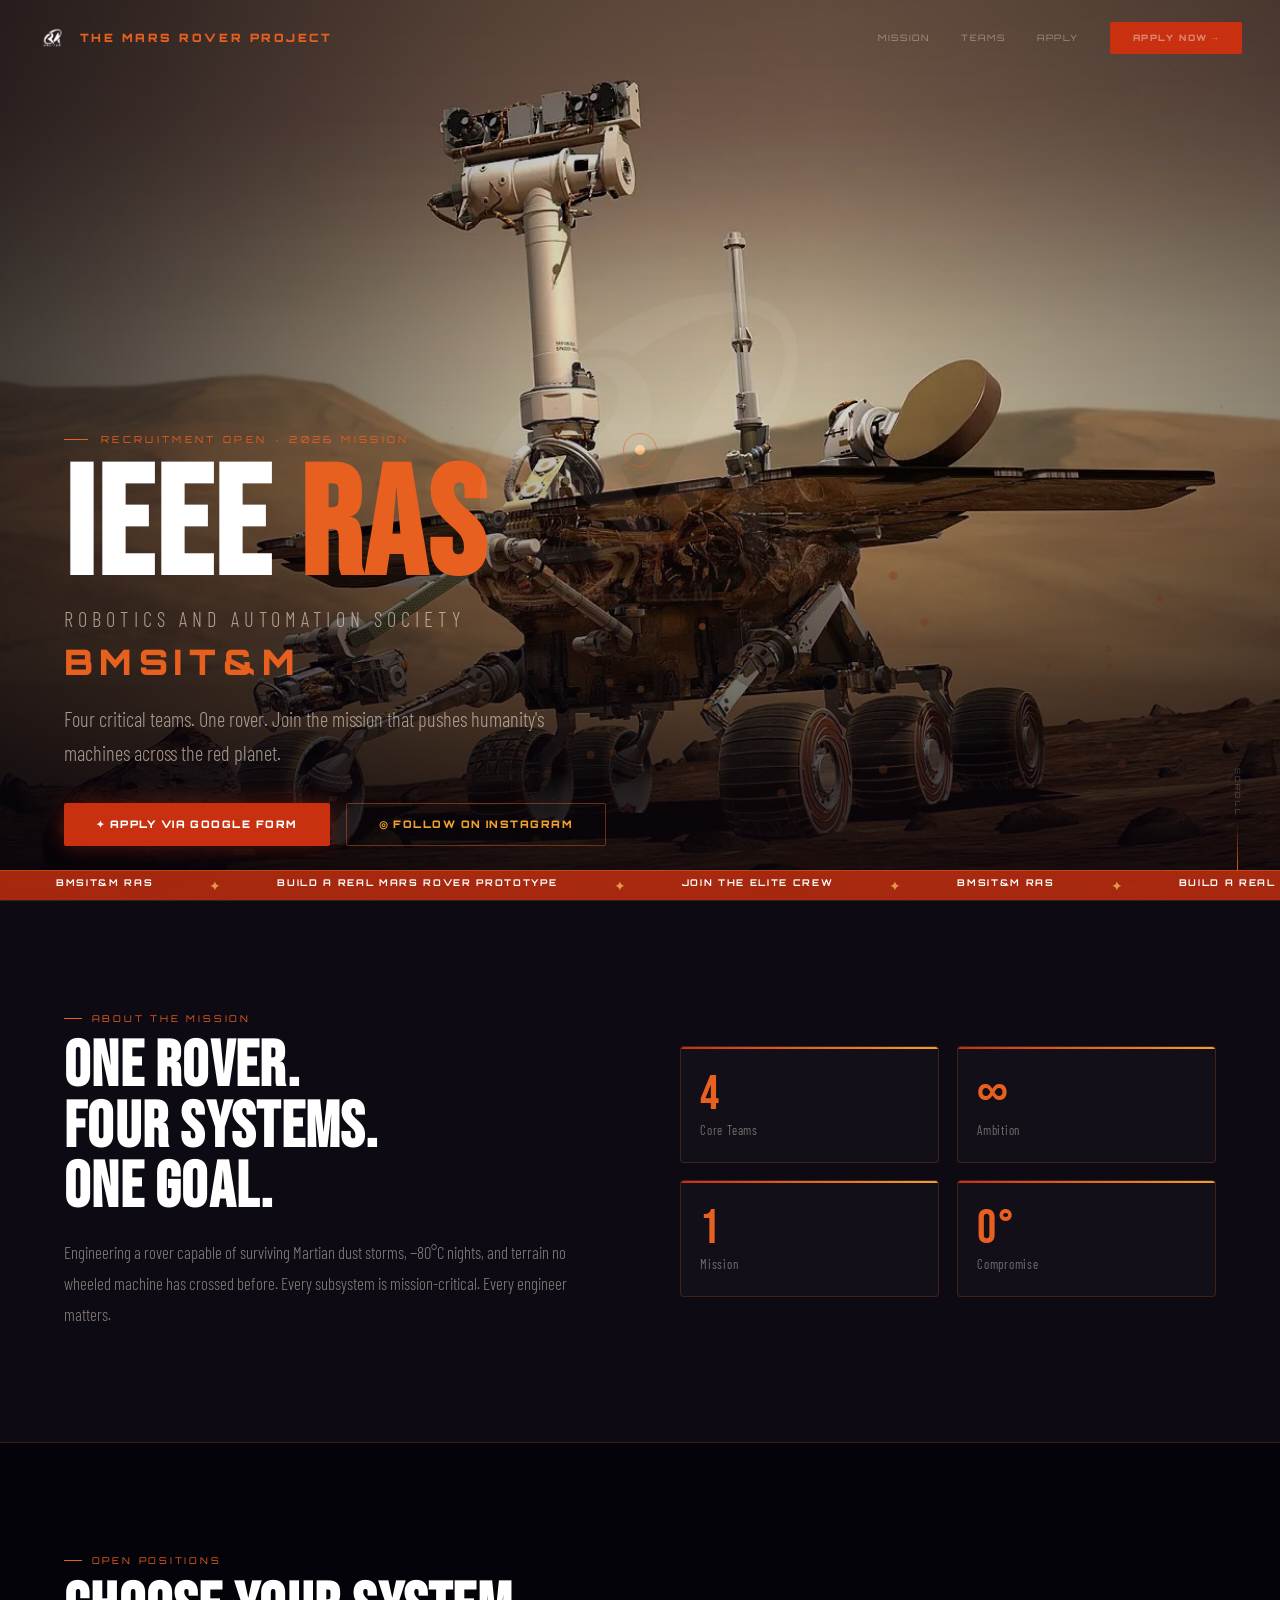
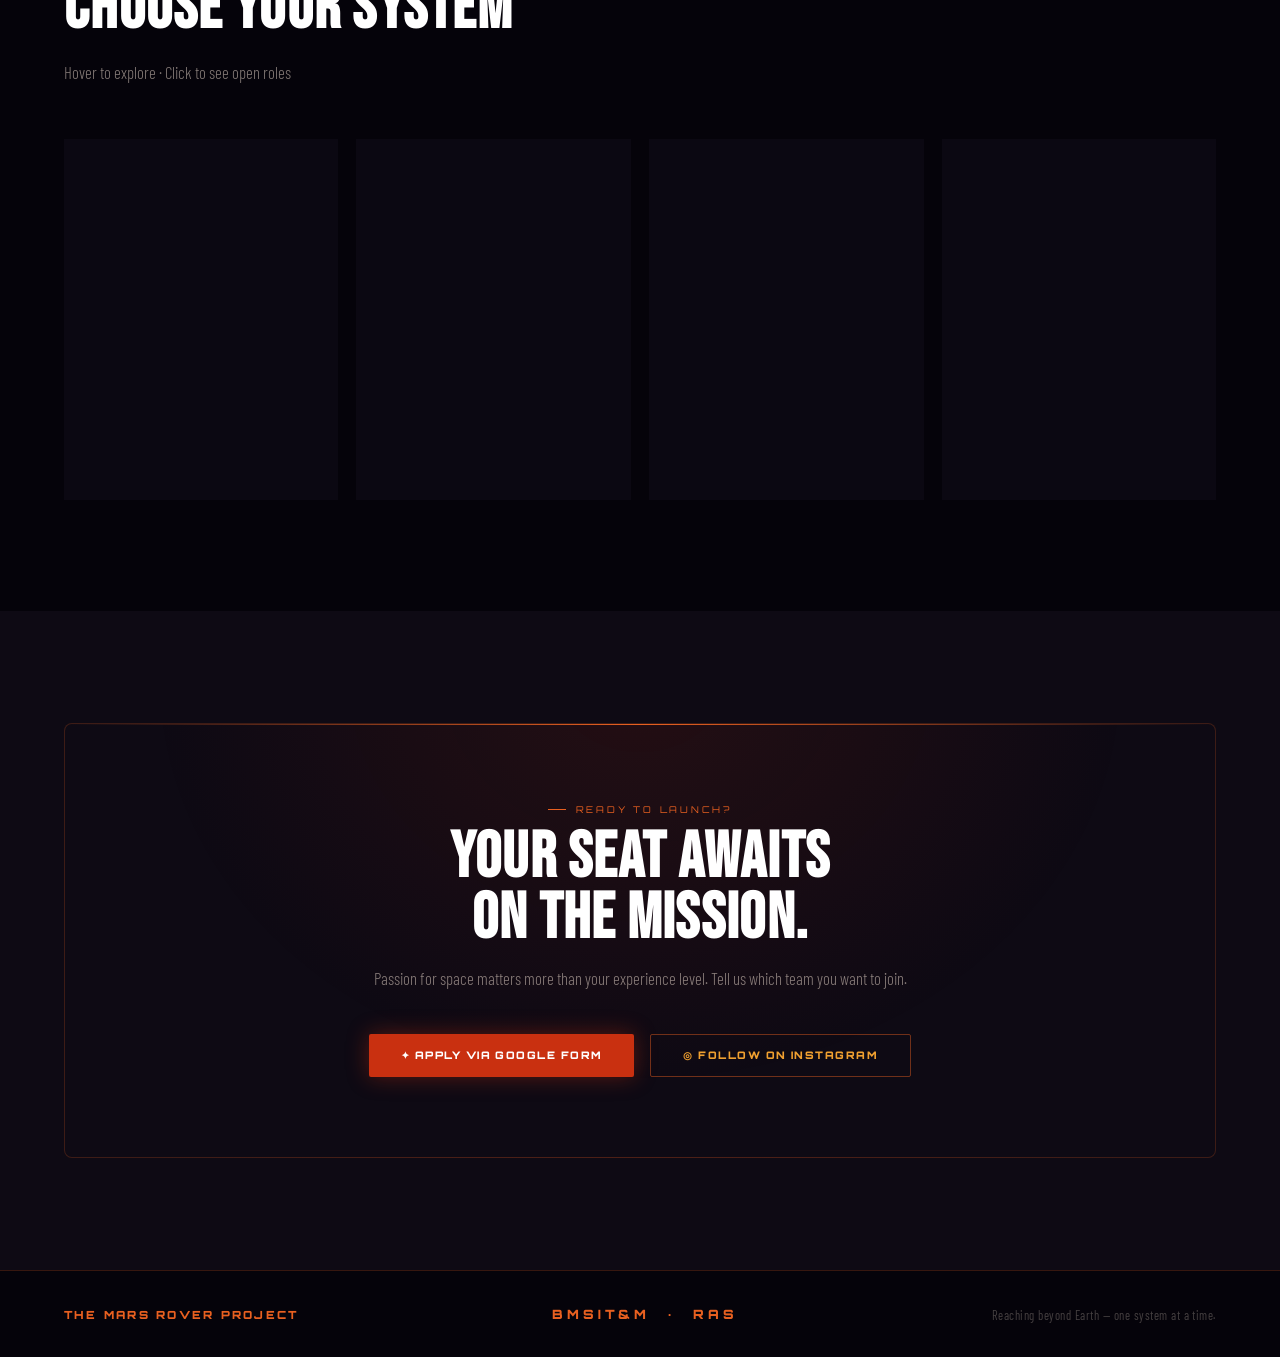
==== the_mars_rover_project.html @ 3dc5a703 "Add files via upload site for THE MARS ROVER PROJECT update v1.0" ====
<!DOCTYPE html>
<html lang="en">
<head>
<meta charset="UTF-8"/>
<meta name="viewport" content="width=device-width,initial-scale=1.0"/>
<title>The Mars Rover Project — Join the Mission</title>
<link href="https://fonts.googleapis.com/css2?family=Bebas+Neue&family=Barlow+Condensed:ital,wght@0,300;0,400;0,600;0,700;1,300&family=Orbitron:wght@500;900&display=swap" rel="stylesheet"/>
<style>
*,*::before,*::after{box-sizing:border-box;margin:0;padding:0}
:root{
  --red:#c93010;--orange:#e86020;--amber:#f0a030;
  --pale:#ecddd0;--void:#05030a;--dark:#0e0a14;
  --border:rgba(232,96,32,.22);
}
html{scroll-behavior:smooth}
body{background:var(--void);color:var(--pale);font-family:"Barlow Condensed",sans-serif;overflow-x:hidden;cursor:none}

/* CURSOR */
#C,#CR{position:fixed;pointer-events:none;z-index:9999;transform:translate(-50%,-50%);border-radius:50%}
#C{width:10px;height:10px;background:var(--orange);mix-blend-mode:screen;transition:width .15s,height .15s}
#CR{width:34px;height:34px;border:1px solid rgba(232,96,32,.55);z-index:9998;transition:width .2s,height .2s}
body.hov #C{width:18px;height:18px}
body.hov #CR{width:48px;height:48px;border-color:var(--amber)}

/* NAV */
nav{position:fixed;top:0;left:0;right:0;z-index:200;display:flex;align-items:center;justify-content:space-between;padding:1.4rem 3vw;transition:background .4s,backdrop-filter .4s}
nav.s{background:rgba(5,3,10,.9);backdrop-filter:blur(14px);border-bottom:1px solid var(--border)}
.logo{font-family:"Orbitron",monospace;font-size:.72rem;font-weight:900;letter-spacing:.22em;color:var(--orange);text-decoration:none;display:flex;align-items:center;gap:.7rem}

.nav-r{display:flex;align-items:center;gap:2rem}
.nav-r a{font-family:"Orbitron",monospace;font-size:.55rem;letter-spacing:.18em;text-transform:uppercase;color:rgba(236,221,208,.5);text-decoration:none;transition:color .2s}
.nav-r a:hover{color:var(--amber)}
.nav-btn{font-family:"Orbitron",monospace;font-size:.6rem;font-weight:900;letter-spacing:.14em;text-transform:uppercase;padding:.6rem 1.4rem;background:var(--red);color:#fff;border-radius:2px;text-decoration:none;transition:background .2s,box-shadow .2s,transform .2s}
.nav-btn:hover{background:var(--orange);box-shadow:0 0 30px rgba(232,96,32,.6);transform:translateY(-2px)}

/* HERO */
.hero{position:relative;width:100%;height:100vh;min-height:600px;overflow:hidden}

/* Real rover photo background */
.hero-bg{
  position:absolute;inset:0;
  background-image:url("[data-uri]");
  background-size:cover;
  background-position:center 30%;
  background-repeat:no-repeat;
  transform:scale(1.04);
  animation:heroZoom 18s ease-in-out infinite alternate;
}
@keyframes heroZoom{from{transform:scale(1.04) translateX(0)}to{transform:scale(1.09) translateX(-1.5%)}}

/* dust canvas on top */
#dc{position:absolute;inset:0;width:100%;height:100%;z-index:5;pointer-events:none}

/* dark gradient overlays — exactly like car site */
.hero-grad-b{
  position:absolute;inset:0;z-index:6;pointer-events:none;
  background:linear-gradient(to top,rgba(5,3,10,.88) 0%,rgba(5,3,10,.45) 22%,rgba(5,3,10,.1) 45%,transparent 65%);
}
.hero-grad-l{
  position:absolute;inset:0;z-index:6;pointer-events:none;
  background:linear-gradient(to right,rgba(5,3,10,.5) 0%,rgba(5,3,10,.15) 40%,transparent 65%);
}

/* text overlay */
.hero-text{
  position:absolute;inset:0;z-index:10;
  display:flex;flex-direction:column;justify-content:flex-end;
  padding:0 5vw 6vh;pointer-events:none;
}
.hero-tag{font-family:"Orbitron",monospace;font-size:.6rem;letter-spacing:.35em;text-transform:uppercase;color:var(--orange);margin-bottom:1rem;display:flex;align-items:center;gap:.8rem;animation:fup .6s ease both}
.hero-tag::before{content:"";width:24px;height:1px;background:var(--orange)}
.hero-h{font-family:"Bebas Neue",sans-serif;font-size:clamp(4.5rem,12vw,12rem);line-height:.88;letter-spacing:.015em;color:#fff;animation:fup .75s .05s ease both}
.hero-h span{color:var(--orange)}
.hero-ras{font-family:"Barlow Condensed",sans-serif;font-size:clamp(.95rem,1.6vw,1.4rem);font-weight:300;letter-spacing:.25em;text-transform:uppercase;color:rgba(236,221,208,.65);margin-top:.6rem;animation:fup .9s .12s ease both}
.hero-bmsit{font-family:"Orbitron",monospace;font-size:clamp(1.4rem,2.8vw,2.2rem);font-weight:900;letter-spacing:.18em;text-transform:uppercase;color:var(--orange);margin-top:.5rem;animation:fup 1s .18s ease both}
.nav-ras-logo{height:32px;width:auto;opacity:.85;margin-left:.5rem;transition:opacity .2s}
.nav-ras-logo:hover{opacity:1}
.hero-sub{margin-top:1.2rem;font-size:clamp(1rem,1.6vw,1.3rem);font-weight:300;color:rgba(236,221,208,.65);max-width:520px;line-height:1.65;animation:fup .9s .12s ease both}
.hero-btns{display:flex;gap:1rem;flex-wrap:wrap;margin-top:2rem;animation:fup 1s .2s ease both;pointer-events:all}
.btn{font-family:"Orbitron",monospace;font-size:.65rem;font-weight:900;letter-spacing:.14em;text-transform:uppercase;text-decoration:none;padding:.85rem 2rem;border-radius:2px;display:inline-flex;align-items:center;gap:.55rem;transition:all .22s}
.btn-red{background:var(--red);color:#fff;box-shadow:0 0 22px rgba(201,48,16,.4)}
.btn-red:hover{background:var(--orange);box-shadow:0 0 45px rgba(232,96,32,.7);transform:translateY(-3px)}
.btn-line{border:1px solid rgba(232,96,32,.45);color:var(--amber)}
.btn-line:hover{border-color:var(--amber);background:rgba(240,160,48,.08);transform:translateY(-3px)}

/* scroll hint */
.sh{position:absolute;right:3vw;bottom:3vh;z-index:20;display:flex;flex-direction:column;align-items:center;gap:.4rem;pointer-events:none;animation:fup 1.2s .4s ease both}
.sh span{font-family:"Orbitron",monospace;font-size:.45rem;letter-spacing:.3em;color:rgba(236,221,208,.3);writing-mode:vertical-rl}
.sh-line{width:1px;height:50px;background:linear-gradient(to bottom,transparent,var(--orange));animation:grow 2s ease-in-out infinite}
@keyframes grow{0%,100%{transform:scaleY(0);transform-origin:top}50%{transform:scaleY(1)}}

/* SECTIONS */
section{padding:7rem 5vw}
.wrap{max-width:1200px;margin:0 auto}
.ey{font-family:"Orbitron",monospace;font-size:.58rem;letter-spacing:.3em;text-transform:uppercase;color:var(--orange);margin-bottom:.8rem;display:flex;align-items:center;gap:.6rem}
.ey::before{content:"";width:18px;height:1px;background:var(--orange)}
.sh2{font-family:"Bebas Neue",sans-serif;font-size:clamp(2.4rem,5vw,4.8rem);color:#fff;line-height:.95;margin-bottom:1.1rem;letter-spacing:.02em}
.sp{font-size:1.05rem;font-weight:300;line-height:1.85;color:rgba(236,221,208,.55);max-width:540px}

/* MISSION */
.miss{background:var(--dark);border-top:1px solid var(--border);border-bottom:1px solid var(--border)}
.mgrid{display:grid;grid-template-columns:1fr 1fr;gap:5rem;align-items:center}
.sgrid{display:grid;grid-template-columns:1fr 1fr;gap:1.1rem}
.sbox{background:rgba(255,255,255,.025);border:1px solid var(--border);border-radius:4px;padding:1.5rem 1.2rem;position:relative;overflow:hidden;transition:border-color .25s,background .25s}
.sbox:hover{border-color:rgba(232,96,32,.5);background:rgba(232,96,32,.04)}
.sbox::before{content:"";position:absolute;top:0;left:0;right:0;height:2px;background:linear-gradient(90deg,var(--red),var(--amber))}
.sn{font-family:"Bebas Neue",sans-serif;font-size:3rem;color:var(--orange);display:block;line-height:1}
.sl{font-size:.8rem;color:rgba(236,221,208,.45);margin-top:.3rem;letter-spacing:.06em}

/* TEAMS */
.teams{background:var(--void)}
.tgrid{display:grid;grid-template-columns:repeat(auto-fit,minmax(265px,1fr));gap:1.2rem;margin-top:3.2rem}
.tc{height:360px;perspective:1200px;cursor:pointer}
.tci{width:100%;height:100%;transform-style:preserve-3d;transition:transform .55s cubic-bezier(.4,0,.2,1);position:relative}
.tc:hover .tci,.tc.fl .tci{transform:rotateY(180deg)}
.tcf,.tcb{position:absolute;inset:0;backface-visibility:hidden;border-radius:6px;border:1px solid var(--border);padding:2rem 1.8rem;display:flex;flex-direction:column}
.tcf{background:rgba(14,10,20,.85)}
.tcb{background:rgba(10,7,16,.95);transform:rotateY(180deg);justify-content:space-between}
.tc:hover .tcf{border-color:rgba(232,96,32,.45)}
.tc-ico{font-size:2.8rem;margin-bottom:1rem}
.tc-nm{font-family:"Orbitron",monospace;font-size:.95rem;font-weight:900;color:#fff;margin-bottom:.6rem;letter-spacing:.04em}
.tc-ds{font-size:.95rem;font-weight:300;line-height:1.7;color:rgba(236,221,208,.55)}
.tc-tg{margin-top:auto;padding-top:1.2rem;font-family:"Orbitron",monospace;font-size:.52rem;letter-spacing:.2em;text-transform:uppercase;color:var(--orange)}
.tc-bt{font-family:"Orbitron",monospace;font-size:.62rem;font-weight:900;letter-spacing:.12em;text-transform:uppercase;padding:.75rem;background:var(--red);color:#fff;text-decoration:none;text-align:center;border-radius:2px;transition:background .2s,box-shadow .2s;display:block;margin-top:1rem}
.tc-bt:hover{background:var(--orange);box-shadow:0 0 28px rgba(232,96,32,.55)}
.tc-rl{list-style:none;flex:1}
.tc-rl li{font-size:.9rem;font-weight:300;color:rgba(236,221,208,.6);padding:.38rem 0;border-bottom:1px solid rgba(232,96,32,.08);display:flex;align-items:center;gap:.55rem}
.tc-rl li::before{content:"↳";color:var(--orange);font-size:.75rem}
.tc-rh{font-family:"Orbitron",monospace;font-size:.82rem;font-weight:900;color:#fff;letter-spacing:.05em;margin-bottom:.8rem}

/* APPLY */
.apply{background:var(--dark);text-align:center}
.abox{border:1px solid var(--border);border-radius:8px;padding:5rem 2rem;position:relative;overflow:hidden;background:radial-gradient(ellipse at 50% -10%,rgba(201,48,16,.12) 0%,transparent 60%)}
.abox::before{content:"";position:absolute;top:0;left:0;right:0;height:1px;background:linear-gradient(90deg,transparent,var(--orange),transparent)}

/* FOOTER */
footer{background:var(--void);border-top:1px solid var(--border);padding:2.2rem 5vw;display:flex;align-items:center;justify-content:space-between;flex-wrap:wrap;gap:1rem}
.fl{font-family:"Orbitron",monospace;font-size:.7rem;font-weight:900;letter-spacing:.2em;color:var(--orange)}
footer p{font-size:.78rem;color:rgba(236,221,208,.28);letter-spacing:.04em}.footer-centre{font-family:"Orbitron",monospace;font-size:.8rem;font-weight:900;letter-spacing:.3em;color:var(--orange) !important;text-align:center;}

@keyframes fup{from{opacity:0;transform:translateY(24px)}to{opacity:1;transform:translateY(0)}}
.rv{opacity:0;transform:translateY(32px);transition:opacity .7s ease,transform .7s ease}
.rv.in{opacity:1;transform:none}

@media(max-width:680px){.nav-r a:not(.nav-btn){display:none}.mgrid{grid-template-columns:1fr;gap:3rem}}

/* TICKER */
.ticker-wrap{position:absolute;bottom:0;left:0;right:0;z-index:20;height:30px;background:rgba(201,48,16,.82);backdrop-filter:blur(4px);border-top:1px solid rgba(240,160,48,.28);overflow:hidden;display:flex;align-items:center;}
.ticker-track{display:flex;white-space:nowrap;animation:ticker 50s linear infinite;}
.ticker-track:hover{animation-play-state:paused;}
.ticker-item{font-family:"Orbitron",monospace;font-size:.58rem;font-weight:700;letter-spacing:.18em;text-transform:uppercase;color:#fff;padding:0 3.5rem;}
.ticker-sep{color:rgba(255,200,100,.7);font-size:.9rem;}
@keyframes ticker{from{transform:translateX(0)}to{transform:translateX(-50%)}}
</style>
</head>
<body>
<div id="C"></div><div id="CR"></div>

<nav id="nav">
  <a class="logo" href="#"><img src="[data-uri]" style="height:30px;width:auto;display:block;" alt="BMSIT&amp;M"/>THE MARS ROVER PROJECT</a>
  <div class="nav-r">
    <a href="#mission">Mission</a>
    <a href="#teams">Teams</a>
    <a href="#apply">Apply</a>
    <a href="https://forms.gle/nWNZbxFXMfEDBv829" target="_blank" class="nav-btn">Apply Now →</a>
  </div>
</nav>

<div class="hero">
  <div class="hero-bg"></div>
  <canvas id="dc"></canvas>
  <div class="hero-grad-b"></div>
  <div class="hero-grad-l"></div>
  <div class="hero-text">
    <div class="hero-tag">Recruitment Open · 2026 Mission</div>
    <h1 class="hero-h">IEEE <span>RAS</span></h1>
    <p class="hero-ras">Robotics and Automation Society</p>
    <p class="hero-bmsit">BMSIT&amp;M</p>
    <p class="hero-sub">Four critical teams. One rover. Join the mission that pushes humanity's machines across the red planet.</p>
    <div class="hero-btns">
      <a href="https://forms.gle/nWNZbxFXMfEDBv829" target="_blank" class="btn btn-red">✦ Apply via Google Form</a>
      <a href="https://www.instagram.com/ras_bmsit?igsh=MWtnbW9oam1uNzdubQ==" target="_blank" class="btn btn-line">◎ Follow on Instagram</a>
    </div>
  </div>
  <div class="sh"><span>SCROLL</span><div class="sh-line"></div></div>

  <!-- MOVING TICKER STRAP -->
  <div class="ticker-wrap">
    <div class="ticker-track">
      <!-- repeated twice so loop is seamless -->
      <span class="ticker-item">BMSIT&amp;M RAS</span><span class="ticker-sep">✦</span>
      <span class="ticker-item">Build a Real Mars Rover Prototype</span><span class="ticker-sep">✦</span>
      <span class="ticker-item">Join the Elite Crew</span><span class="ticker-sep">✦</span>
      <span class="ticker-item">BMSIT&amp;M RAS</span><span class="ticker-sep">✦</span>
      <span class="ticker-item">Build a Real Mars Rover Prototype</span><span class="ticker-sep">✦</span>
      <span class="ticker-item">Join the Elite Crew</span><span class="ticker-sep">✦</span>
      <span class="ticker-item">BMSIT&amp;M RAS</span><span class="ticker-sep">✦</span>
      <span class="ticker-item">Build a Real Mars Rover Prototype</span><span class="ticker-sep">✦</span>
      <span class="ticker-item">Join the Elite Crew</span><span class="ticker-sep">✦</span>
      <span class="ticker-item">BMSIT&amp;M RAS</span><span class="ticker-sep">✦</span>
      <span class="ticker-item">Build a Real Mars Rover Prototype</span><span class="ticker-sep">✦</span>
      <span class="ticker-item">Join the Elite Crew</span><span class="ticker-sep">✦</span>
    </div>
  </div>
</div>

<section class="miss" id="mission">
  <div class="wrap">
    <div class="mgrid">
      <div class="rv">
        <p class="ey">About the Mission</p>
        <h2 class="sh2">ONE ROVER.<br>FOUR SYSTEMS.<br>ONE GOAL.</h2>
        <p class="sp">Engineering a rover capable of surviving Martian dust storms, −80°C nights, and terrain no wheeled machine has crossed before. Every subsystem is mission-critical. Every engineer matters.</p>
      </div>
      <div class="sgrid rv">
        <div class="sbox"><span class="sn">4</span><span class="sl">Core Teams</span></div>
        <div class="sbox"><span class="sn">∞</span><span class="sl">Ambition</span></div>
        <div class="sbox"><span class="sn">1</span><span class="sl">Mission</span></div>
        <div class="sbox"><span class="sn">0°</span><span class="sl">Compromise</span></div>
      </div>
    </div>
  </div>
</section>

<section class="teams" id="teams">
  <div class="wrap">
    <p class="ey rv">Open Positions</p>
    <h2 class="sh2 rv">CHOOSE YOUR SYSTEM</h2>
    <p class="sp rv">Hover to explore · Click to see open roles</p>
    <div class="tgrid">
      <div class="tc rv"><div class="tci">
        <div class="tcf"><div class="tc-ico">⚡</div><div class="tc-nm">Power System</div><p class="tc-ds">Design the energy backbone — solar arrays, RTG units, battery management, and distribution across every subsystem.</p><div class="tc-tg">Energy · Hardware · Electronics</div></div>
        <div class="tcb"><div><div class="tc-rh">Open Roles</div><ul class="tc-rl"><li>Power Electronics Engineer</li><li>Battery Systems Designer</li><li>Solar Array Analyst</li><li>PCB Layout Engineer</li></ul></div><a href="https://forms.gle/nWNZbxFXMfEDBv829" target="_blank" class="tc-bt">Apply → Power Team</a></div>
      </div></div>
      <div class="tc rv"><div class="tci">
        <div class="tcf"><div class="tc-ico">🧭</div><div class="tc-nm">Navigation</div><p class="tc-ds">Build the autonomous pathfinding brain using LIDAR, stereo cameras, and sensor fusion to traverse Martian terrain.</p><div class="tc-tg">AI · Sensors · SLAM</div></div>
        <div class="tcb"><div><div class="tc-rh">Open Roles</div><ul class="tc-rl"><li>Computer Vision Engineer</li><li>SLAM Algorithm Developer</li><li>Sensor Fusion Specialist</li><li>Path Planning Engineer</li></ul></div><a href="https://forms.gle/nWNZbxFXMfEDBv829" target="_blank" class="tc-bt">Apply → Nav Team</a></div>
      </div></div>
      <div class="tc rv"><div class="tci">
        <div class="tcf"><div class="tc-ico">🛞</div><div class="tc-nm">Transportation</div><p class="tc-ds">Engineer the mobility platform — wheels, suspension, drive train, and chassis to conquer rocks at low gravity.</p><div class="tc-tg">Mechanical · Robotics · Dynamics</div></div>
        <div class="tcb"><div><div class="tc-rh">Open Roles</div><ul class="tc-rl"><li>Mechanical Design Engineer</li><li>Suspension Systems Lead</li><li>Drive Train Architect</li><li>Materials Analyst</li></ul></div><a href="https://forms.gle/nWNZbxFXMfEDBv829" target="_blank" class="tc-bt">Apply → Transport Team</a></div>
      </div></div>
      <div class="tc rv"><div class="tci">
        <div class="tcf"><div class="tc-ico">🖥️</div><div class="tc-nm">Control System</div><p class="tc-ds">Build real-time command architecture — firmware, software, and comms protocols syncing every subsystem with mission HQ.</p><div class="tc-tg">Firmware · Comms · Software</div></div>
        <div class="tcb"><div><div class="tc-rh">Open Roles</div><ul class="tc-rl"><li>Embedded Systems Engineer</li><li>RF Communications Lead</li><li>Real-time OS Developer</li><li>Ground Station Engineer</li></ul></div><a href="https://forms.gle/nWNZbxFXMfEDBv829" target="_blank" class="tc-bt">Apply → Control Team</a></div>
      </div></div>
    </div>
  </div>
</section>

<section class="apply" id="apply">
  <div class="wrap">
    <div class="abox rv">
      <p class="ey" style="justify-content:center;margin-bottom:.8rem">Ready to Launch?</p>
      <h2 class="sh2" style="margin-bottom:.8rem">YOUR SEAT AWAITS<br>ON THE MISSION.</h2>
      <p class="sp" style="margin:0 auto 2.5rem;text-align:center">Passion for space matters more than your experience level. Tell us which team you want to join.</p>
      <div class="hero-btns" style="justify-content:center">
        <a href="https://forms.gle/nWNZbxFXMfEDBv829" target="_blank" class="btn btn-red">✦ Apply via Google Form</a>
        <a href="https://www.instagram.com/ras_bmsit?igsh=MWtnbW9oam1uNzdubQ==" target="_blank" class="btn btn-line">◎ Follow on Instagram</a>
      </div>
    </div>
  </div>
</section>

<footer>
  <div class="fl">THE MARS ROVER PROJECT</div>
  <p class="footer-centre">BMSIT&amp;M &nbsp;·&nbsp; RAS</p>
  <p>Reaching beyond Earth — one system at a time.</p>
</footer>

<script>
(function(){
"use strict";

/* CURSOR */
const C=document.getElementById("C"),CR=document.getElementById("CR");
let mx=innerWidth/2,my=innerHeight/2,rx=mx,ry=my;
document.addEventListener("mousemove",e=>{mx=e.clientX;my=e.clientY});
document.querySelectorAll("a,button,.tc,.sbox").forEach(el=>{
  el.addEventListener("mouseenter",()=>document.body.classList.add("hov"));
  el.addEventListener("mouseleave",()=>document.body.classList.remove("hov"));
});
(function lag(){
  rx+=(mx-rx)*.13;ry+=(my-ry)*.13;
  C.style.left=mx+"px";C.style.top=my+"px";
  CR.style.left=rx+"px";CR.style.top=ry+"px";
  requestAnimationFrame(lag);
})();

/* NAV */
window.addEventListener("scroll",()=>document.getElementById("nav").classList.toggle("s",scrollY>40));

/* SCROLL REVEAL */
const obs=new IntersectionObserver(es=>{es.forEach(e=>{if(e.isIntersecting){e.target.classList.add("in");obs.unobserve(e.target)}})},{threshold:.1});
document.querySelectorAll(".rv").forEach((el,i)=>{el.style.transitionDelay=(i%5)*.1+"s";obs.observe(el)});

/* TEAM FLIP */
document.querySelectorAll(".tc").forEach(c=>c.addEventListener("click",()=>c.classList.toggle("fl")));

/* ═══════════════════════════════════
   DUST CANVAS — layered dust storms
   over the real rover photo
   ═══════════════════════════════════ */
const cv=document.getElementById("dc");
const cx=cv.getContext("2d");
let W,H,T=0;
function resize(){W=cv.width=cv.offsetWidth;H=cv.height=cv.offsetHeight}
resize();window.addEventListener("resize",()=>{resize();initDust()});

/* DUST MOTE */
class Mote{
  constructor(layer){
    this.layer=layer; // 0=far,1=mid,2=near
    this.reset(true);
  }
  reset(init=false){
    const ly=this.layer;
    this.x=init?Math.random()*W:(Math.random()<.5?-30:W+30);
    // layers: far=upper, near=ground level
    const bands=[[.15,.65],[.45,.82],[.62,.94]];
    const [yMin,yMax]=bands[ly];
    this.y=H*(yMin+Math.random()*(yMax-yMin));
    const speeds=[.25,.7,1.6];
    const spd=speeds[ly]+Math.random()*speeds[ly];
    this.vx=(this.x<W/2?1:-1)*spd;
    this.vy=(Math.random()-.5)*.4;
    const radii=[.4,.9,2.2];
    this.r=radii[ly]+Math.random()*radii[ly];
    const alphas=[.06,.14,.38];
    this.a=alphas[ly]+Math.random()*alphas[ly]*.8;
    this.life=1;
    this.dec=Math.random()*.0015+.0005*(ly+1);
    this.wx=Math.random()*Math.PI*2;this.wy=Math.random()*Math.PI*2;
    this.wvx=.01+Math.random()*.025;this.wvy=.018+Math.random()*.035;
  }
  tick(){
    this.wx+=this.wvx;this.wy+=this.wvy;
    this.x+=this.vx+Math.sin(this.wx)*.7;
    this.y+=this.vy+Math.sin(this.wy)*.35;
    this.life-=this.dec;
    if(this.life<=0||this.x<-40||this.x>W+40)this.reset();
  }
  draw(){
    const a=this.a*this.life;
    const cols=["rgba(195,145,100,","rgba(215,130,70,","rgba(210,115,55,"];
    cx.beginPath();cx.arc(this.x,this.y,this.r,0,Math.PI*2);
    cx.fillStyle=cols[this.layer]+a+")";cx.fill();
  }
}

/* SWIRL — circular dust devil */
class DustDevil{
  constructor(){this.reset()}
  reset(){
    this.x=Math.random()*W*.8+W*.1;
    this.y=H*(.5+Math.random()*.4);
    this.r=20+Math.random()*60;
    this.angle=Math.random()*Math.PI*2;
    this.life=1;this.dec=.004+Math.random()*.003;
    this.speed=.02+Math.random()*.03;
    this.drift=Math.random()-.5;
    this.particles=[];
    for(let i=0;i<18;i++){
      const a=Math.random()*Math.PI*2;
      const d=this.r*(0.3+Math.random()*.7);
      this.particles.push({
        ang:a,dist:d,
        spd:.04+Math.random()*.06,
        r:.8+Math.random()*2,
        a:.1+Math.random()*.25,
        phase:Math.random()*Math.PI*2
      });
    }
  }
  tick(){
    this.angle+=this.speed;
    this.x+=this.drift*.4;
    this.y-=.3;
    this.life-=this.dec;
    if(this.life<=0||this.y<H*.1)this.reset();
  }
  draw(T){
    if(this.life<=0)return;
    for(const p of this.particles){
      p.ang+=p.spd;
      const spread=1+.3*Math.sin(T*.8+p.phase);
      const px=this.x+Math.cos(this.angle+p.ang)*p.dist*spread;
      const py=this.y+Math.sin(this.angle+p.ang)*p.dist*.35;
      const a=p.a*this.life;
      cx.beginPath();cx.arc(px,py,p.r,0,Math.PI*2);
      cx.fillStyle=`rgba(200,120,55,${a})`;cx.fill();
    }
  }
}

let motes=[],devils=[];
function initDust(){
  motes=[];devils=[];
  for(let i=0;i<100;i++)motes.push(new Mote(0)); // far
  for(let i=0;i<80;i++) motes.push(new Mote(1)); // mid
  for(let i=0;i<55;i++) motes.push(new Mote(2)); // near
  for(let i=0;i<3;i++)  devils.push(new DustDevil());
}
initDust();

/* GROUND HAZE — warm band at horizon */
function drawHaze(){
  // horizon warm glow
  const hg=cx.createLinearGradient(0,H*.38,0,H*.72);
  hg.addColorStop(0,"transparent");
  hg.addColorStop(.5,"rgba(160,70,20,0.06)");
  hg.addColorStop(1,"rgba(120,50,15,0.04)");
  cx.fillStyle=hg;cx.fillRect(0,H*.38,W,H*.34);

  // ground-level sweep (like Martian dust hugging soil)
  const gg=cx.createLinearGradient(0,H*.75,0,H);
  gg.addColorStop(0,"transparent");
  gg.addColorStop(.6,"rgba(180,90,30,0.1)");
  gg.addColorStop(1,"rgba(140,60,20,0.18)");
  cx.fillStyle=gg;cx.fillRect(0,H*.75,W,H*.25);
}

/* SUBTLE VIGNETTE */
function drawVig(){
  const vg=cx.createRadialGradient(W*.5,H*.4,H*.1,W*.5,H*.4,H*.85);
  vg.addColorStop(0,"transparent");
  vg.addColorStop(1,"rgba(3,1,6,0.45)");
  cx.fillStyle=vg;cx.fillRect(0,0,W,H);
}

/* WIND STREAKS — fast thin lines at ground */
let streaks=[];
function spawnStreak(){
  if(Math.random()>.015)return;
  const y=H*(.72+Math.random()*.22);
  const len=40+Math.random()*120;
  streaks.push({x:Math.random()<.5?-len:W+len,y,len,vx:(Math.random()<.5?2.5:-2.5)*(1+Math.random()),a:.08+Math.random()*.12,life:1,dec:.018+Math.random()*.02});
}
function drawStreaks(){
  streaks=streaks.filter(s=>s.life>0);
  for(const s of streaks){
    s.x+=s.vx;s.life-=s.dec;
    cx.save();cx.globalAlpha=s.a*s.life;
    cx.beginPath();cx.moveTo(s.x,s.y);cx.lineTo(s.x-s.len*(s.vx>0?1:-1)*.8,s.y+1);
    cx.strokeStyle="rgba(210,140,70,1)";cx.lineWidth=.6;cx.stroke();
    cx.restore();
  }
}

/* MAIN LOOP */
function frame(ts){
  T=ts*.001;
  cx.clearRect(0,0,W,H);

  drawHaze();

  // far dust
  for(let i=0;i<100;i++){motes[i].tick();motes[i].draw()}

  // dust devils (mid-distance)
  for(const d of devils){d.tick();d.draw(T)}

  // mid dust
  for(let i=100;i<180;i++){motes[i].tick();motes[i].draw()}

  // wind streaks
  spawnStreak();drawStreaks();

  // near dust (closest to camera)
  for(let i=180;i<235;i++){motes[i].tick();motes[i].draw()}

  drawVig();
  requestAnimationFrame(frame);
}
requestAnimationFrame(frame);
})();
</script>

<!-- WATERMARK: RAS logo centred -->
<div id="wm" style="
  position:fixed;
  top:50%;left:50%;
  transform:translate(-50%,-50%);
  z-index:9000;
  pointer-events:none;
  opacity:0.055;
  width:320px;
  max-width:40vw;
">
  <div style="display:flex;flex-direction:column;align-items:center;">
    <img src="[data-uri]" style="width:100%;height:auto;display:block;" alt=""/>
    <p style="font-family:\'Arial Black\',sans-serif;font-weight:900;font-size:clamp(1rem,3vw,1.6rem);letter-spacing:.22em;color:#fff;margin-top:.5rem;text-align:center;">BMSIT&amp;M</p>
  </div>
</div>
</body>
</html>
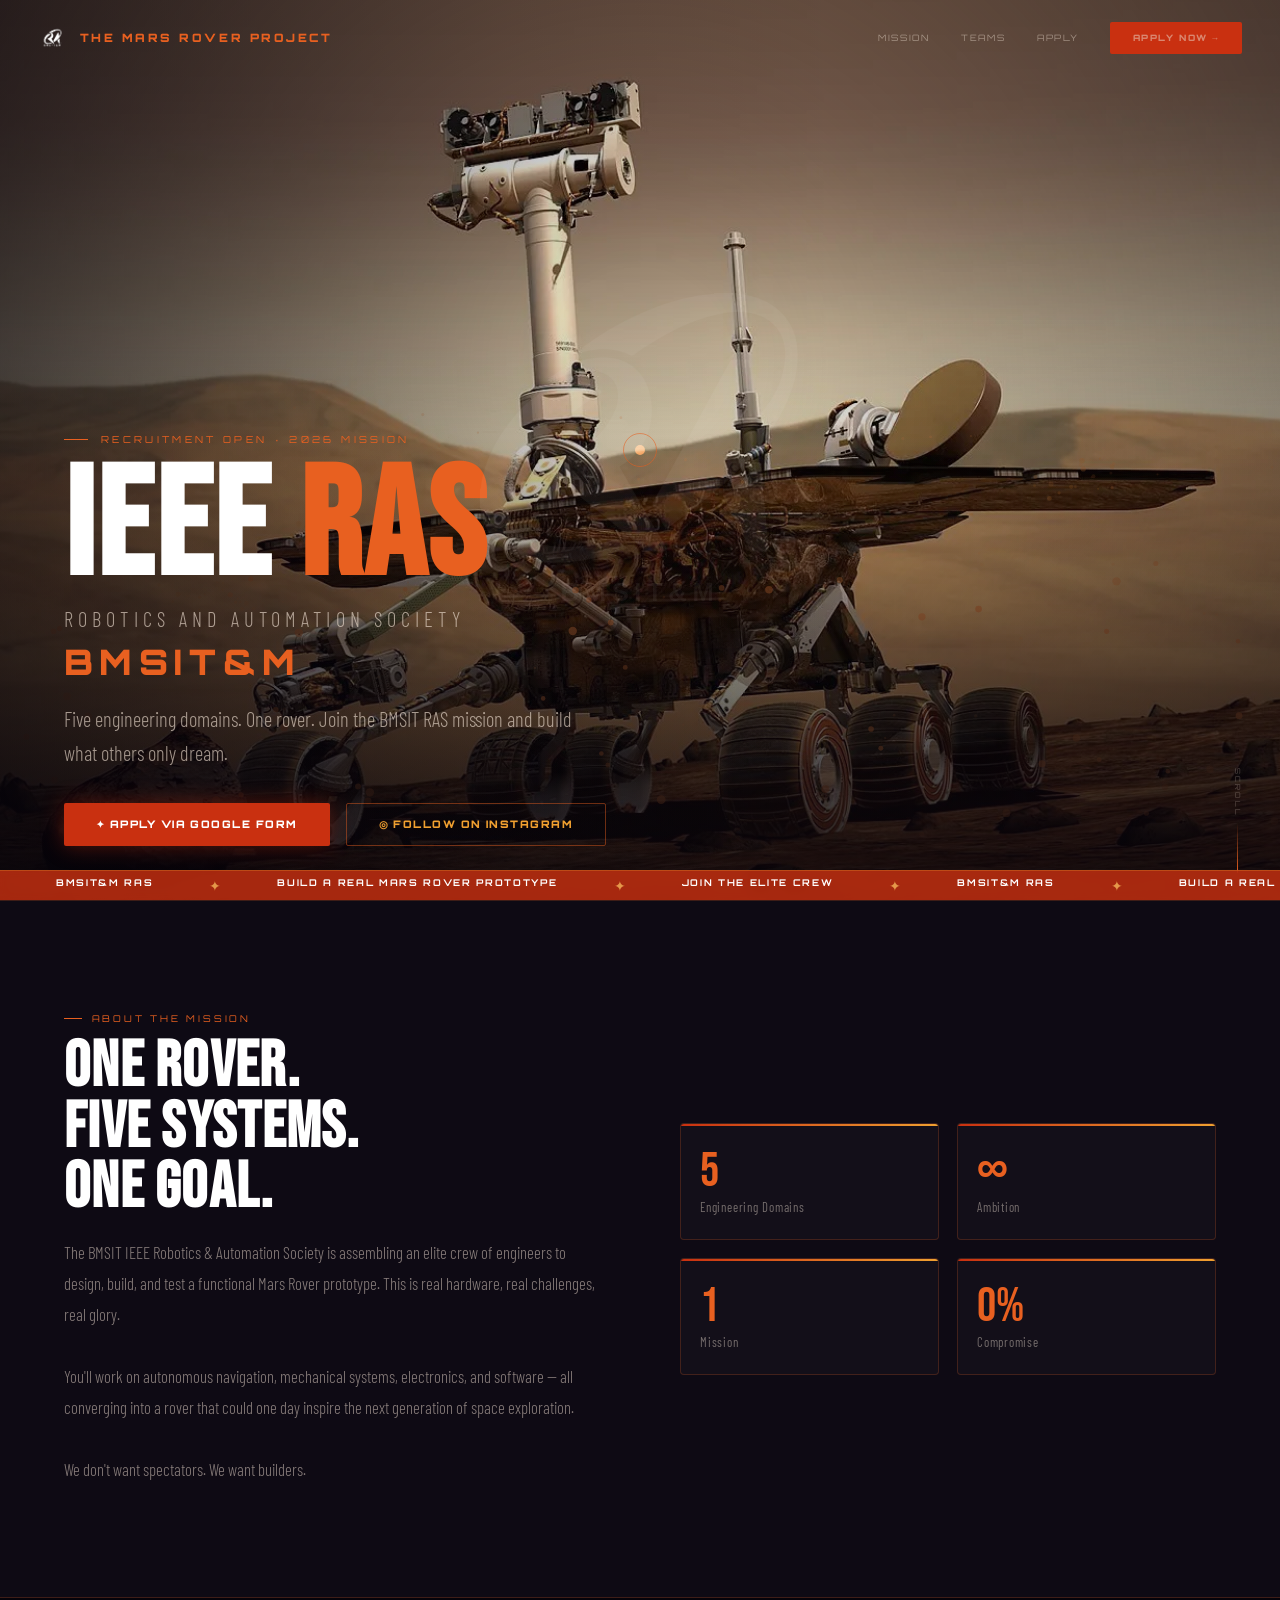
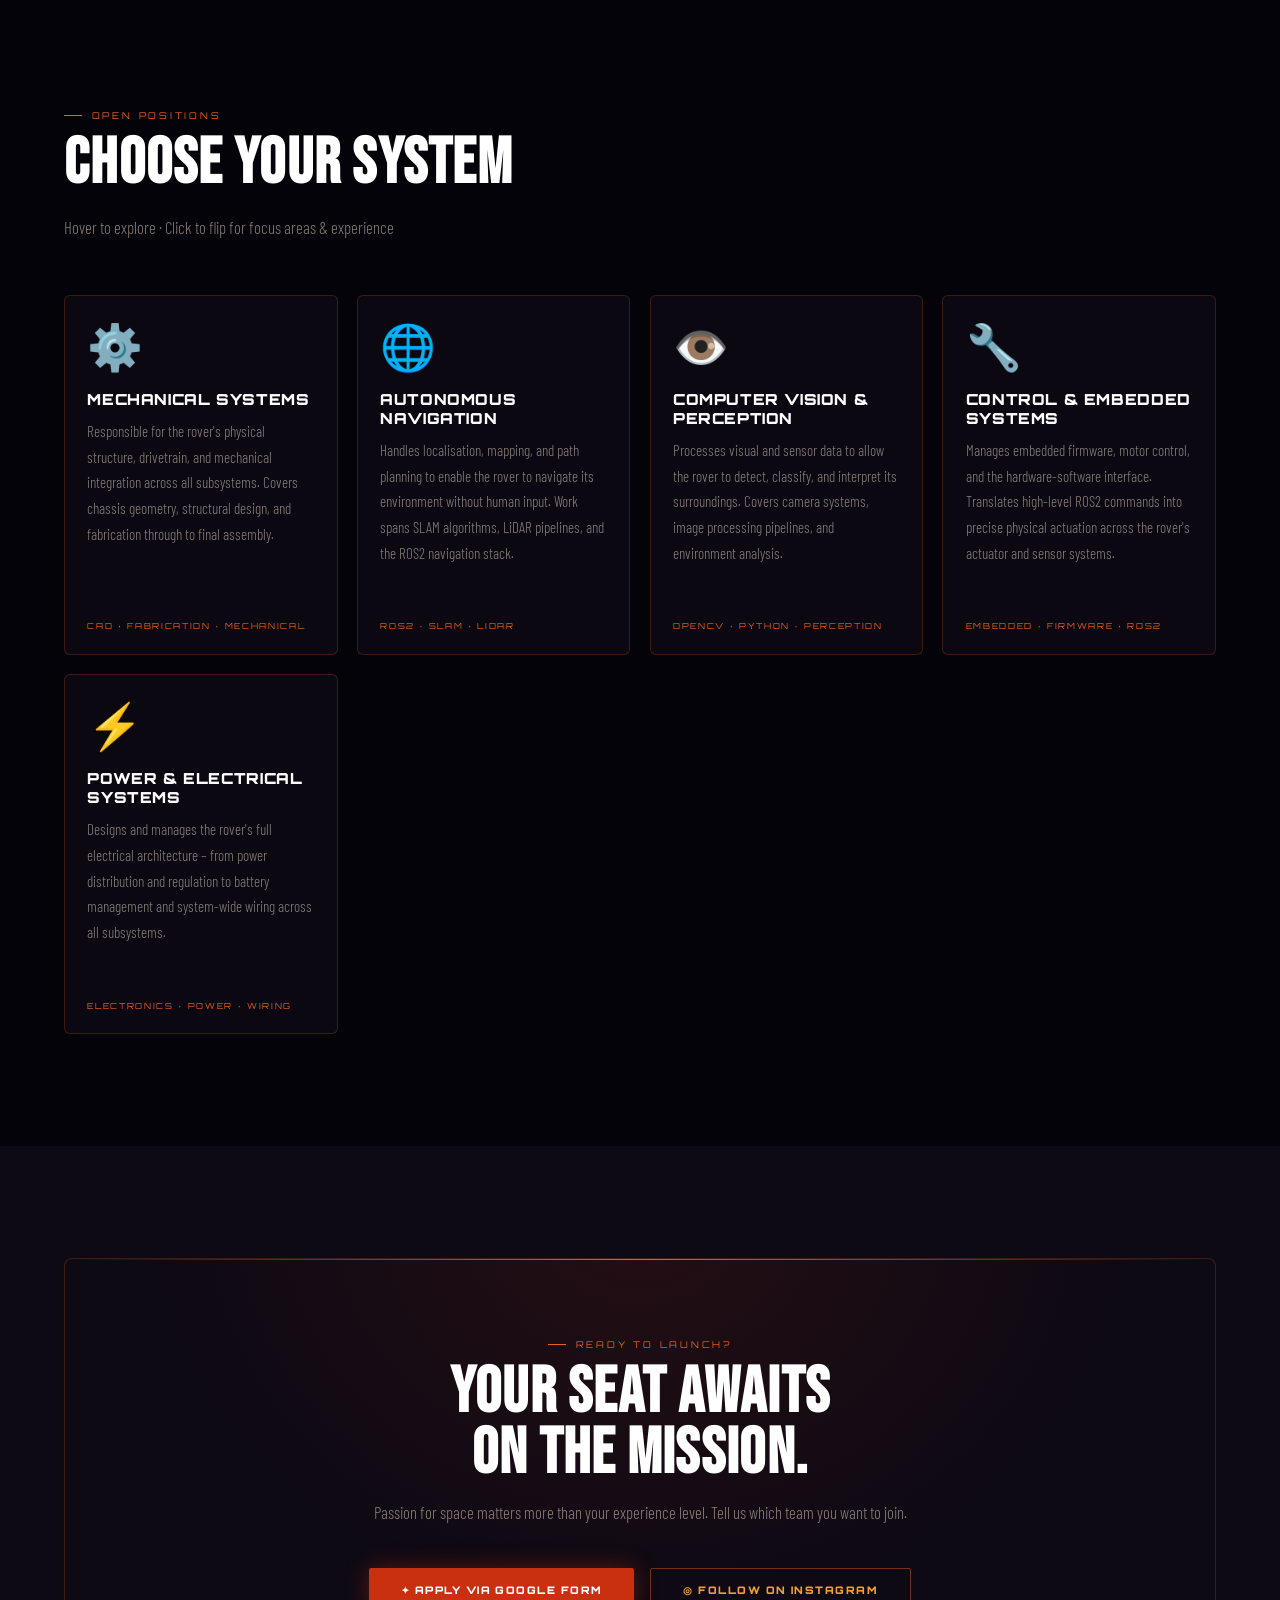
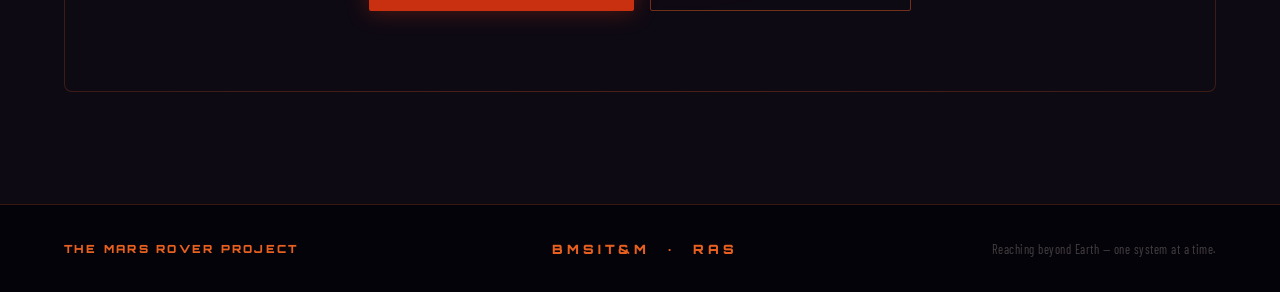
==== commit a7ce8f7b: "Revise team structure and recruitment messaging Updated team descriptions and roles for the Mars Rov" ====
--- a/the_mars_rover_project.html
+++ b/the_mars_rover_project.html
@@ -110,12 +110,13 @@
 /* TEAMS */
 .teams{background:var(--void)}
 .tgrid{display:grid;grid-template-columns:repeat(auto-fit,minmax(265px,1fr));gap:1.2rem;margin-top:3.2rem}
-.tc{height:360px;perspective:1200px;cursor:pointer}
+.tc{height:360px;perspective:1200px;cursor:pointer;transition:height .55s cubic-bezier(.4,0,.2,1)}
 .tci{width:100%;height:100%;transform-style:preserve-3d;transition:transform .55s cubic-bezier(.4,0,.2,1);position:relative}
 .tc:hover .tci,.tc.fl .tci{transform:rotateY(180deg)}
-.tcf,.tcb{position:absolute;inset:0;backface-visibility:hidden;border-radius:6px;border:1px solid var(--border);padding:2rem 1.8rem;display:flex;flex-direction:column}
+.tc:hover,.tc.fl{height:560px;}
+.tcf,.tcb{position:absolute;inset:0;backface-visibility:hidden;border-radius:6px;border:1px solid var(--border);padding:1.4rem 1.4rem;display:flex;flex-direction:column}
 .tcf{background:rgba(14,10,20,.85)}
-.tcb{background:rgba(10,7,16,.95);transform:rotateY(180deg);justify-content:space-between}
+.tcb{background:rgba(10,7,16,.95);transform:rotateY(180deg);justify-content:space-between;overflow-y:auto;}
 .tc:hover .tcf{border-color:rgba(232,96,32,.45)}
 .tc-ico{font-size:2.8rem;margin-bottom:1rem}
 .tc-nm{font-family:"Orbitron",monospace;font-size:.95rem;font-weight:900;color:#fff;margin-bottom:.6rem;letter-spacing:.04em}
@@ -124,7 +125,7 @@
 .tc-bt{font-family:"Orbitron",monospace;font-size:.62rem;font-weight:900;letter-spacing:.12em;text-transform:uppercase;padding:.75rem;background:var(--red);color:#fff;text-decoration:none;text-align:center;border-radius:2px;transition:background .2s,box-shadow .2s;display:block;margin-top:1rem}
 .tc-bt:hover{background:var(--orange);box-shadow:0 0 28px rgba(232,96,32,.55)}
 .tc-rl{list-style:none;flex:1}
-.tc-rl li{font-size:.9rem;font-weight:300;color:rgba(236,221,208,.6);padding:.38rem 0;border-bottom:1px solid rgba(232,96,32,.08);display:flex;align-items:center;gap:.55rem}
+.tc-rl li{font-size:.8rem;font-weight:300;color:rgba(236,221,208,.6);padding:.28rem 0;border-bottom:1px solid rgba(232,96,32,.08);display:flex;align-items:center;gap:.45rem}
 .tc-rl li::before{content:"↳";color:var(--orange);font-size:.75rem}
 .tc-rh{font-family:"Orbitron",monospace;font-size:.82rem;font-weight:900;color:#fff;letter-spacing:.05em;margin-bottom:.8rem}
 
@@ -176,7 +177,7 @@
     <h1 class="hero-h">IEEE <span>RAS</span></h1>
     <p class="hero-ras">Robotics and Automation Society</p>
     <p class="hero-bmsit">BMSIT&amp;M</p>
-    <p class="hero-sub">Four critical teams. One rover. Join the mission that pushes humanity's machines across the red planet.</p>
+    <p class="hero-sub">Five engineering domains. One rover. Join the BMSIT RAS mission and build what others only dream.</p>
     <div class="hero-btns">
       <a href="https://forms.gle/nWNZbxFXMfEDBv829" target="_blank" class="btn btn-red">✦ Apply via Google Form</a>
       <a href="https://www.instagram.com/ras_bmsit?igsh=MWtnbW9oam1uNzdubQ==" target="_blank" class="btn btn-line">◎ Follow on Instagram</a>
@@ -209,14 +210,18 @@
     <div class="mgrid">
       <div class="rv">
         <p class="ey">About the Mission</p>
-        <h2 class="sh2">ONE ROVER.<br>FOUR SYSTEMS.<br>ONE GOAL.</h2>
-        <p class="sp">Engineering a rover capable of surviving Martian dust storms, −80°C nights, and terrain no wheeled machine has crossed before. Every subsystem is mission-critical. Every engineer matters.</p>
+        <h2 class="sh2">ONE ROVER.<br>FIVE SYSTEMS.<br>ONE GOAL.</h2>
+        <!-- ✏️ CHANGED START: intro paragraph -->
+        <p class="sp">The BMSIT IEEE Robotics &amp; Automation Society is assembling an elite crew of engineers to design, build, and test a functional Mars Rover prototype. This is real hardware, real challenges, real glory.<br><br>You'll work on autonomous navigation, mechanical systems, electronics, and software — all converging into a rover that could one day inspire the next generation of space exploration.<br><br>We don't want spectators. We want builders.</p>
+        <!-- ✏️ CHANGED END -->
       </div>
       <div class="sgrid rv">
-        <div class="sbox"><span class="sn">4</span><span class="sl">Core Teams</span></div>
+        <!-- ✏️ CHANGED START: stat box -->
+        <div class="sbox"><span class="sn">5</span><span class="sl">Engineering Domains</span></div>
+        <!-- ✏️ CHANGED END -->
         <div class="sbox"><span class="sn">∞</span><span class="sl">Ambition</span></div>
         <div class="sbox"><span class="sn">1</span><span class="sl">Mission</span></div>
-        <div class="sbox"><span class="sn">0°</span><span class="sl">Compromise</span></div>
+        <div class="sbox"><span class="sn">0%</span><span class="sl">Compromise</span></div>
       </div>
     </div>
   </div>
@@ -226,24 +231,30 @@
   <div class="wrap">
     <p class="ey rv">Open Positions</p>
     <h2 class="sh2 rv">CHOOSE YOUR SYSTEM</h2>
-    <p class="sp rv">Hover to explore · Click to see open roles</p>
+    <p class="sp rv">Hover to explore · Click to flip for focus areas &amp; experience</p>
     <div class="tgrid">
+      <!-- ✏️ CHANGED START: all team cards (4 updated + 1 new) -->
       <div class="tc rv"><div class="tci">
-        <div class="tcf"><div class="tc-ico">⚡</div><div class="tc-nm">Power System</div><p class="tc-ds">Design the energy backbone — solar arrays, RTG units, battery management, and distribution across every subsystem.</p><div class="tc-tg">Energy · Hardware · Electronics</div></div>
-        <div class="tcb"><div><div class="tc-rh">Open Roles</div><ul class="tc-rl"><li>Power Electronics Engineer</li><li>Battery Systems Designer</li><li>Solar Array Analyst</li><li>PCB Layout Engineer</li></ul></div><a href="https://forms.gle/nWNZbxFXMfEDBv829" target="_blank" class="tc-bt">Apply → Power Team</a></div>
+        <div class="tcf"><div class="tc-ico">⚙️</div><div class="tc-nm">MECHANICAL SYSTEMS</div><p class="tc-ds">Responsible for the rover's physical structure, drivetrain, and mechanical integration across all subsystems. Covers chassis geometry, structural design, and fabrication through to final assembly.</p><div class="tc-tg">CAD · Fabrication · Mechanical</div></div>
+        <div class="tcb"><div><div class="tc-rh">Focus Areas</div><ul class="tc-rl"><li>Rover chassis design and structural analysis</li><li>Drivetrain layout and wheel assembly</li><li>Structural design and load considerations</li><li>CAD modeling and assembly documentation</li><li>Mechanical integration across subsystems</li></ul><div class="tc-rh" style="margin-top:.4rem;font-size:.68rem;">Preferred Experience</div><ul class="tc-rl"><li>CAD tools – SolidWorks, Fusion 360, or Onshape</li><li>Mechanical design fundamentals</li><li>Engineering drawing and tolerancing</li><li>Fabrication or prototyping experience</li></ul></div><a href="https://forms.gle/nWNZbxFXMfEDBv829" target="_blank" class="tc-bt">Apply → Mechanical Team</a></div>
       </div></div>
       <div class="tc rv"><div class="tci">
-        <div class="tcf"><div class="tc-ico">🧭</div><div class="tc-nm">Navigation</div><p class="tc-ds">Build the autonomous pathfinding brain using LIDAR, stereo cameras, and sensor fusion to traverse Martian terrain.</p><div class="tc-tg">AI · Sensors · SLAM</div></div>
-        <div class="tcb"><div><div class="tc-rh">Open Roles</div><ul class="tc-rl"><li>Computer Vision Engineer</li><li>SLAM Algorithm Developer</li><li>Sensor Fusion Specialist</li><li>Path Planning Engineer</li></ul></div><a href="https://forms.gle/nWNZbxFXMfEDBv829" target="_blank" class="tc-bt">Apply → Nav Team</a></div>
+        <div class="tcf"><div class="tc-ico">🌐</div><div class="tc-nm">AUTONOMOUS NAVIGATION</div><p class="tc-ds">Handles localisation, mapping, and path planning to enable the rover to navigate its environment without human input. Work spans SLAM algorithms, LiDAR pipelines, and the ROS2 navigation stack.</p><div class="tc-tg">ROS2 · SLAM · LiDAR</div></div>
+        <div class="tcb"><div><div class="tc-rh">Focus Areas</div><ul class="tc-rl"><li>Localisation and mapping (SLAM)</li><li>LiDAR data processing and integration</li><li>Path planning and obstacle avoidance</li><li>Robotics algorithms and motion planning</li><li>ROS2 navigation stack configuration</li></ul><div class="tc-rh" style="margin-top:.4rem;font-size:.68rem;">Preferred Experience</div><ul class="tc-rl"><li>ROS or ROS2 framework basics</li><li>Python or C++ programming</li><li>SLAM concepts and sensor fusion</li><li>LiDAR or range sensor familiarity</li></ul></div><a href="https://forms.gle/nWNZbxFXMfEDBv829" target="_blank" class="tc-bt">Apply → Nav Team</a></div>
       </div></div>
       <div class="tc rv"><div class="tci">
-        <div class="tcf"><div class="tc-ico">🛞</div><div class="tc-nm">Transportation</div><p class="tc-ds">Engineer the mobility platform — wheels, suspension, drive train, and chassis to conquer rocks at low gravity.</p><div class="tc-tg">Mechanical · Robotics · Dynamics</div></div>
-        <div class="tcb"><div><div class="tc-rh">Open Roles</div><ul class="tc-rl"><li>Mechanical Design Engineer</li><li>Suspension Systems Lead</li><li>Drive Train Architect</li><li>Materials Analyst</li></ul></div><a href="https://forms.gle/nWNZbxFXMfEDBv829" target="_blank" class="tc-bt">Apply → Transport Team</a></div>
+        <div class="tcf"><div class="tc-ico">👁️</div><div class="tc-nm">COMPUTER VISION &amp; PERCEPTION</div><p class="tc-ds">Processes visual and sensor data to allow the rover to detect, classify, and interpret its surroundings. Covers camera systems, image processing pipelines, and environment analysis.</p><div class="tc-tg">OpenCV · Python · Perception</div></div>
+        <div class="tcb"><div><div class="tc-rh">Focus Areas</div><ul class="tc-rl"><li>Camera system setup and calibration</li><li>Visual perception pipeline development</li><li>Image processing and feature extraction</li><li>Environment and terrain analysis</li><li>Integration with navigation stack</li></ul><div class="tc-rh" style="margin-top:.4rem;font-size:.68rem;">Preferred Experience</div><ul class="tc-rl"><li>OpenCV or image processing libraries</li><li>Python programming</li><li>Image processing fundamentals</li><li>Raspberry Pi or Linux systems</li></ul></div><a href="https://forms.gle/nWNZbxFXMfEDBv829" target="_blank" class="tc-bt">Apply → Vision Team</a></div>
       </div></div>
       <div class="tc rv"><div class="tci">
-        <div class="tcf"><div class="tc-ico">🖥️</div><div class="tc-nm">Control System</div><p class="tc-ds">Build real-time command architecture — firmware, software, and comms protocols syncing every subsystem with mission HQ.</p><div class="tc-tg">Firmware · Comms · Software</div></div>
-        <div class="tcb"><div><div class="tc-rh">Open Roles</div><ul class="tc-rl"><li>Embedded Systems Engineer</li><li>RF Communications Lead</li><li>Real-time OS Developer</li><li>Ground Station Engineer</li></ul></div><a href="https://forms.gle/nWNZbxFXMfEDBv829" target="_blank" class="tc-bt">Apply → Control Team</a></div>
+        <div class="tcf"><div class="tc-ico">🔧</div><div class="tc-nm">CONTROL &amp; EMBEDDED SYSTEMS</div><p class="tc-ds">Manages embedded firmware, motor control, and the hardware-software interface. Translates high-level ROS2 commands into precise physical actuation across the rover's actuator and sensor systems.</p><div class="tc-tg">Embedded · Firmware · ROS2</div></div>
+        <div class="tcb"><div><div class="tc-rh">Focus Areas</div><ul class="tc-rl"><li>Embedded programming for microcontrollers</li><li>Motor control and driver interfacing</li><li>PWM and GPIO interface implementation</li><li>PID control design and tuning</li><li>Robotics system integration with ROS2</li></ul><div class="tc-rh" style="margin-top:.4rem;font-size:.68rem;">Preferred Experience</div><ul class="tc-rl"><li>Microcontroller programming – Arduino, ESP32, or STM32</li><li>C / C++ for embedded systems</li><li>Motor drivers and PWM / GPIO interfaces</li><li>PID control basics</li></ul></div><a href="https://forms.gle/nWNZbxFXMfEDBv829" target="_blank" class="tc-bt">Apply → Control Team</a></div>
       </div></div>
+      <div class="tc rv"><div class="tci">
+        <div class="tcf"><div class="tc-ico">⚡</div><div class="tc-nm">POWER &amp; ELECTRICAL SYSTEMS</div><p class="tc-ds">Designs and manages the rover's full electrical architecture – from power distribution and regulation to battery management and system-wide wiring across all subsystems.</p><div class="tc-tg">Electronics · Power · Wiring</div></div>
+        <div class="tcb"><div><div class="tc-rh">Focus Areas</div><ul class="tc-rl"><li>Power distribution network design</li><li>Voltage regulation – buck / boost converters</li><li>Battery system selection and management</li><li>Electrical architecture and wiring</li><li>Cross-subsystem electrical integration</li></ul><div class="tc-rh" style="margin-top:.4rem;font-size:.68rem;">Preferred Experience</div><ul class="tc-rl"><li>Power electronics basics</li><li>Buck / boost converter principles</li><li>Battery systems and load estimation</li><li>Circuit schematic design tools</li></ul></div><a href="https://forms.gle/nWNZbxFXMfEDBv829" target="_blank" class="tc-bt">Apply → Power Team</a></div>
+      </div></div>
+      <!-- ✏️ CHANGED END -->
     </div>
   </div>
 </section>
@@ -493,4 +504,4 @@
   </div>
 </div>
 </body>
-</html>+</html>
